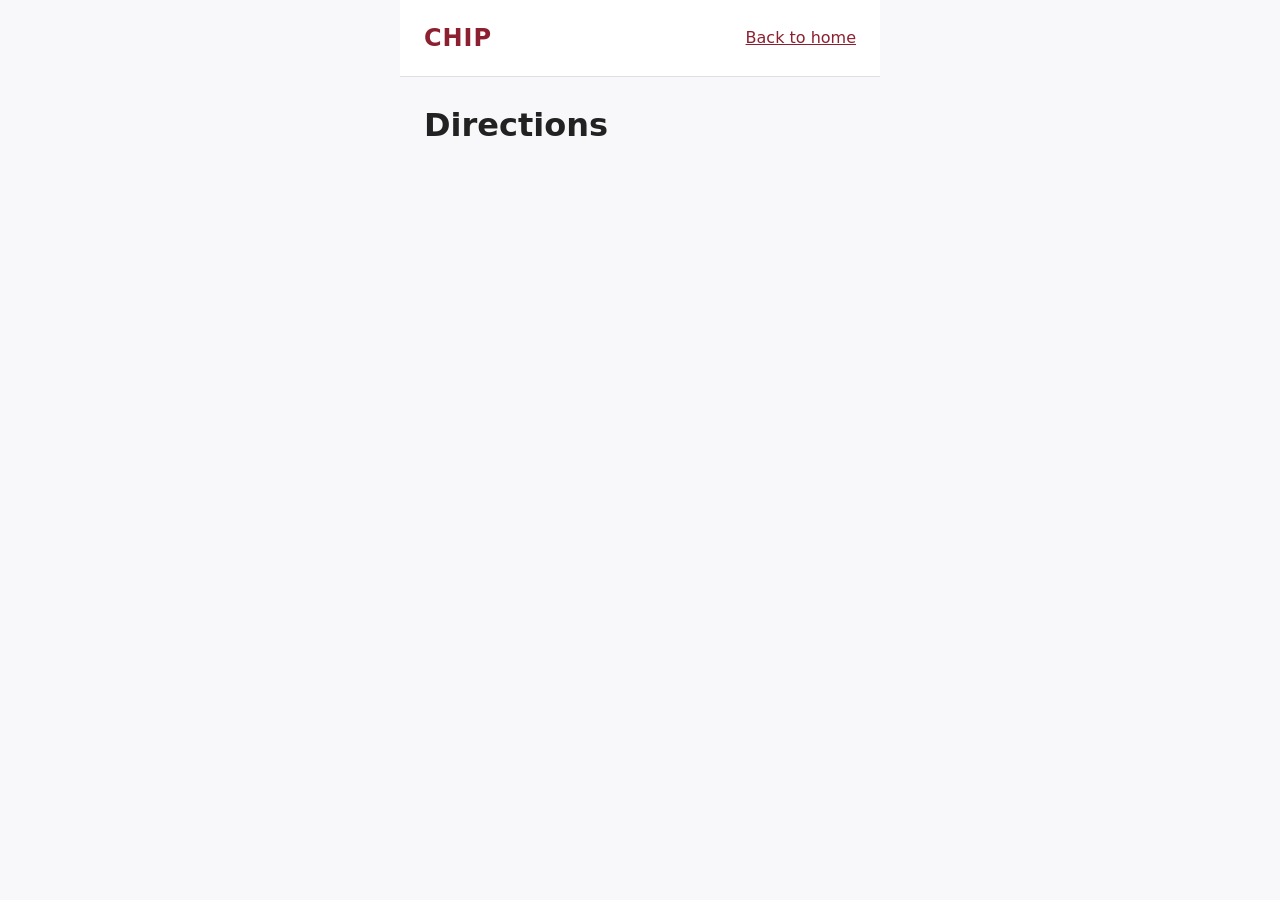
==== CHIP_main/directions/index.html @ 2d524653 "Adding feature folders" ====
<!DOCTYPE html>
<html lang="en">
<head>
<meta charset="UTF-8">
<meta name="viewport" content="width=device-width, initial-scale=1">
<title>CHIP | Directions</title>
<link rel="stylesheet" href="../styles.css">
<link rel="stylesheet" href="style.css">
<script src="../shared.js" defer></script>
<script src="script.js" defer></script>
</head>
<body><div class="app-shell"><header class="app-header"><a class="brand" href="../index.html">CHIP</a><a href="../index.html">Back to home</a></header><main class="page-content"><h1>Directions</h1><!-- Feature content goes here --></main></div></body>
</html>
---- CHIP_main/styles.css ----
/* CHIP shared design system — import on every page. */
:root {
  --primary-color: #8c2030;
  --primary-hover: #701827;
  --background-color: #f8f8fa;
  --card-color: #fff;
  --text-color: #222222;
  --secondary-text: #62636b;
  --border-color: #dedee4;
  --accent-color: #f2e0e3;
  --border-radius: 16px;
  --font-family: system-ui, -apple-system, BlinkMacSystemFont, "Segoe UI", sans-serif;
  --page-width: 480px;
}
* { box-sizing: border-box; }
body { margin: 0; background: var(--background-color); color: var(--text-color); font-family: var(--font-family); line-height: 1.5; }
h1,h2,h3,p { margin: 0 0 12px; }
a { color: var(--primary-color); }
button,input,select,textarea { font: inherit; }
button { cursor: pointer; }
:focus-visible { outline: 3px solid var(--primary-color); outline-offset: 3px; }
.app-shell { max-width: var(--page-width); min-height: 100vh; margin: auto; background: var(--background-color); }
.app-header { display: flex; align-items: center; justify-content: space-between; padding: 20px 24px; background: var(--card-color); border-bottom: 1px solid var(--border-color); }
.brand { font-size: 24px; font-weight: 800; color: var(--primary-color); text-decoration: none; letter-spacing: .04em; }
.page-content { padding: 24px; }
.card { background: var(--card-color); border: 1px solid var(--border-color); border-radius: var(--border-radius); padding: 20px; }
.muted { color: var(--secondary-text); }
.btn { display: inline-flex; align-items: center; justify-content: center; min-height: 48px; padding: 12px 20px; border: 1px solid transparent; border-radius: 12px; font-weight: 650; text-decoration: none; }
.btn-primary { background: var(--primary-color); color: white; }
.btn-primary:hover { background: var(--primary-hover); }
.btn-secondary { background: white; color: var(--primary-color); border-color: var(--border-color); }
.btn-block { width: 100%; }
.field { display: grid; gap: 8px; margin-bottom: 20px; }
.field label { font-weight: 650; }
.field input,.field select,.field textarea { width: 100%; padding: 12px; min-height: 48px; border: 1px solid var(--border-color); border-radius: 10px; background: white; color: var(--text-color); }
.error { color: var(--primary-color); font-size: .875rem; }
.feature-grid { display: grid; grid-template-columns: repeat(2,minmax(0,1fr)); gap: 12px; }
.feature-card { display: block; text-decoration: none; color: var(--text-color); }
.feature-card:hover { border-color: var(--primary-color); }
.bottom-nav { display: flex; flex-wrap: wrap; justify-content: space-around; gap: 8px; padding: 16px; background: white; border-top: 1px solid var(--border-color); }
.bottom-nav a { font-size: .8rem; text-decoration: none; }
---- CHIP_main/directions/style.css ----
/* Feature-specific styles go here. */
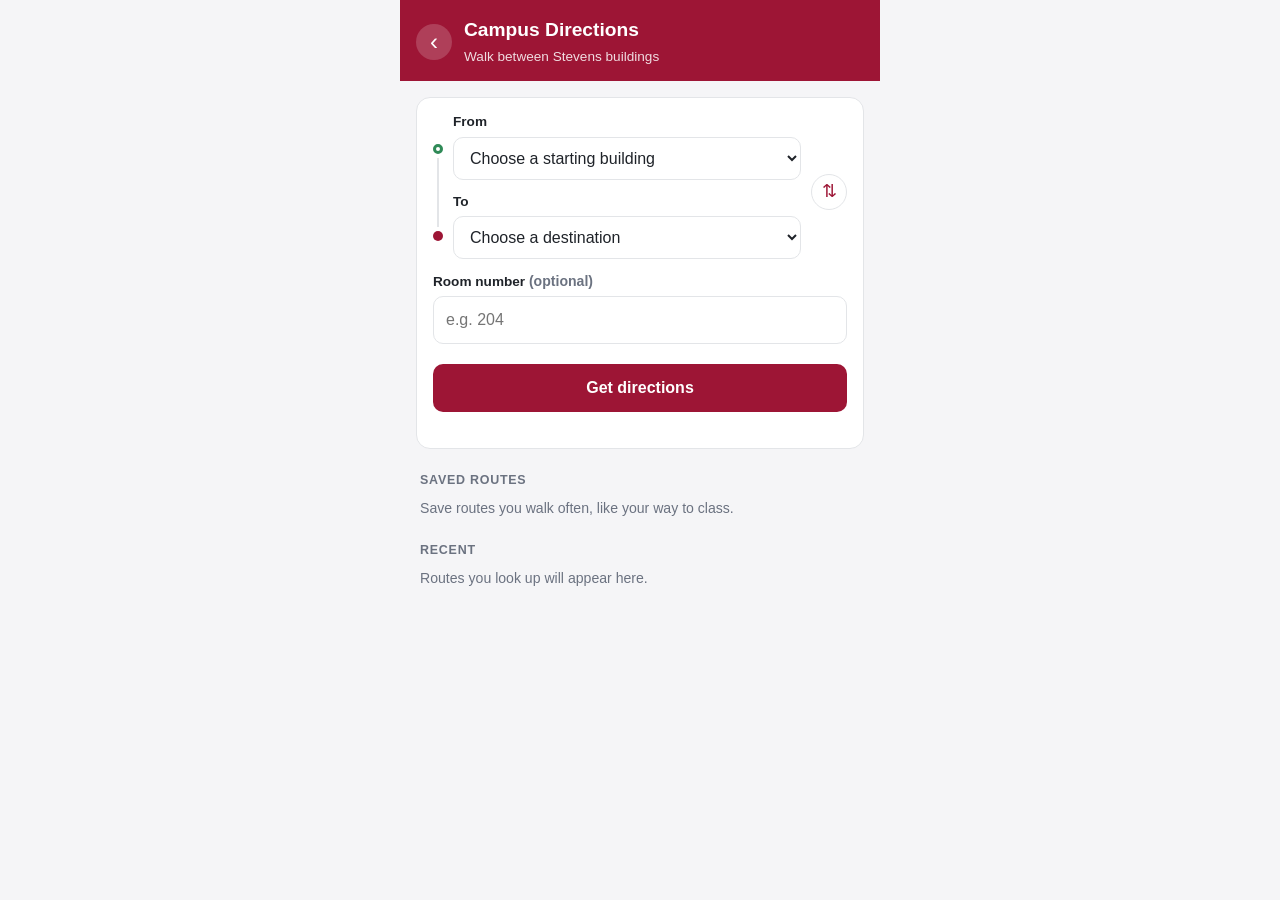
==== commit df9fcb79: "Add campus directions page" ====
--- a/CHIP_main/directions/index.html
+++ b/CHIP_main/directions/index.html
@@ -1,13 +1,94 @@
 <!DOCTYPE html>
 <html lang="en">
 <head>
-<meta charset="UTF-8">
-<meta name="viewport" content="width=device-width, initial-scale=1">
-<title>CHIP | Directions</title>
-<link rel="stylesheet" href="../styles.css">
-<link rel="stylesheet" href="style.css">
-<script src="../shared.js" defer></script>
-<script src="script.js" defer></script>
+  <meta charset="UTF-8">
+  <meta name="viewport" content="width=device-width, initial-scale=1">
+  <title>Campus Directions · CHIP</title>
+  <link rel="stylesheet" href="../styles.css">
+  <link rel="stylesheet" href="style.css">
 </head>
-<body><div class="app-shell"><header class="app-header"><a class="brand" href="../index.html">CHIP</a><a href="../index.html">Back to home</a></header><main class="page-content"><h1>Directions</h1><!-- Feature content goes here --></main></div></body>
-</html>+<body class="dir-page">
+
+  <header class="dir-header">
+    <button class="dir-back" id="backBtn" aria-label="Back">‹</button>
+    <div>
+      <h1 id="headerTitle">Campus Directions</h1>
+      <p id="headerSub">Walk between Stevens buildings</p>
+    </div>
+  </header>
+
+  <main class="dir-main">
+
+    <!-- SCREEN 1: choose buildings -->
+    <section id="screen-start" class="screen active">
+      <div class="dir-card">
+        <div class="fromto-row">
+          <div class="fromto-dots"><span class="dot dot-start"></span><span class="fromto-line"></span><span class="dot dot-end"></span></div>
+          <div class="fromto-fields">
+            <label for="fromSelect" class="dir-label">From</label>
+            <select id="fromSelect" class="dir-input"></select>
+            <label for="toSelect" class="dir-label">To</label>
+            <select id="toSelect" class="dir-input"></select>
+          </div>
+          <button class="swap-btn" id="swapBtn" aria-label="Swap start and destination">⇅</button>
+        </div>
+        <label for="roomInput" class="dir-label">Room number <span class="muted">(optional)</span></label>
+        <input id="roomInput" class="dir-input" type="text" inputmode="numeric" placeholder="e.g. 204">
+        <button class="dir-btn block" id="goBtn">Get directions</button>
+        <p class="dir-error" id="formError" role="alert"></p>
+      </div>
+
+      <h2 class="dir-section">Saved routes</h2>
+      <div id="savedList"></div>
+
+      <h2 class="dir-section">Recent</h2>
+      <div id="recentList"></div>
+    </section>
+
+    <!-- SCREEN 2: route detail -->
+    <section id="screen-detail" class="screen">
+      <div class="dir-card summary" id="summary"></div>
+      <div class="dir-card map-card">
+        <svg id="map" viewBox="0 0 320 300" role="img" aria-label="Campus map with walking route"></svg>
+        <p class="map-caption">Simplified campus map · north is up</p>
+      </div>
+      <h2 class="dir-section">Step by step</h2>
+      <ol class="timeline" id="steps"></ol>
+      <div class="dir-actions">
+        <button class="dir-btn secondary" id="saveBtn">☆ Save route</button>
+        <button class="dir-btn" id="startBtn">Start walking</button>
+      </div>
+    </section>
+
+    <!-- SCREEN 3: walking, one step at a time -->
+    <section id="screen-trip" class="screen">
+      <div class="trip-progress"><div class="trip-bar" id="tripBar"></div></div>
+      <p class="muted center" id="tripCount"></p>
+      <div class="dir-card trip-card">
+        <div class="trip-icon" id="tripIcon"></div>
+        <p class="trip-text" id="tripText"></p>
+        <p class="muted" id="tripMeta"></p>
+      </div>
+      <div class="dir-actions">
+        <button class="dir-btn secondary" id="prevBtn">Previous</button>
+        <button class="dir-btn" id="nextBtn">Next step</button>
+      </div>
+      <button class="dir-link" id="endBtn">End walk</button>
+    </section>
+
+    <!-- SCREEN 4: arrived -->
+    <section id="screen-arrived" class="screen">
+      <div class="dir-card center arrived">
+        <div class="arrived-icon">✓</div>
+        <h3 id="arrivedTitle"></h3>
+        <p class="muted" id="arrivedText"></p>
+        <a class="dir-btn block" href="../schedule/index.html">View my schedule</a>
+        <button class="dir-link" id="doneBtn">Back to directions</button>
+      </div>
+    </section>
+  </main>
+
+  <div class="dir-toast" id="toast" role="status"></div>
+  <script src="script.js"></script>
+</body>
+</html>
--- a/CHIP_main/directions/style.css
+++ b/CHIP_main/directions/style.css
@@ -1 +1,170 @@
-/* Feature-specific styles go here. */
+/* Campus Directions styles. Uses shared variables from ../styles.css when
+   they exist; the fallbacks keep the page usable on its own. */
+
+.dir-page {
+  --d-primary: var(--primary, #9d1535);      /* Stevens red */
+  --d-primary-light: var(--primary-light, #f8e8ec);
+  --d-text: var(--text, #1f2329);
+  --d-muted: var(--muted, #6b7280);
+  --d-bg: var(--bg, #f5f5f7);
+  --d-card: var(--card, #ffffff);
+  --d-border: var(--border, #e3e5e8);
+  --d-green: #2f8a57;
+  margin: 0 auto;
+  max-width: 480px;
+  min-height: 100vh;
+  background: var(--d-bg);
+  color: var(--d-text);
+  font-family: var(--font, -apple-system, BlinkMacSystemFont, "Segoe UI", Roboto, sans-serif);
+}
+.dir-page * { box-sizing: border-box; }
+
+/* Header */
+.dir-header {
+  position: sticky; top: 0; z-index: 5;
+  display: flex; align-items: center; gap: 12px;
+  padding: 16px 16px 14px;
+  background: var(--d-primary); color: #fff;
+}
+.dir-header h1 { margin: 0; font-size: 1.2rem; }
+.dir-header p { margin: 2px 0 0; font-size: .85rem; opacity: .85; }
+.dir-back {
+  width: 36px; height: 36px; flex: none;
+  border: none; border-radius: 50%;
+  background: rgba(255,255,255,.18); color: #fff;
+  font-size: 1.5rem; line-height: 1; cursor: pointer;
+}
+
+.dir-main { padding: 16px 16px 40px; }
+.screen { display: none; }
+.screen.active { display: block; animation: fade .2s ease; }
+@keyframes fade { from { opacity: 0; transform: translateY(6px); } to { opacity: 1; transform: none; } }
+
+/* Cards & text */
+.dir-card {
+  display: block; width: 100%;
+  background: var(--d-card);
+  border: 1px solid var(--d-border);
+  border-radius: 14px;
+  padding: 14px 16px; margin-bottom: 12px;
+  text-align: left; font: inherit; color: inherit;
+}
+.dir-section { margin: 22px 4px 8px; font-size: .78rem; text-transform: uppercase; letter-spacing: .06em; color: var(--d-muted); }
+.muted { color: var(--d-muted); font-size: .88rem; }
+.small { font-size: .82rem; margin: 8px 0 0; }
+.center { text-align: center; }
+.empty { margin: 0 4px; }
+
+/* Form */
+.dir-label { display: block; font-size: .85rem; font-weight: 600; margin-bottom: 4px; }
+.dir-input {
+  width: 100%; padding: 11px 12px; margin-bottom: 12px;
+  border: 1px solid var(--d-border); border-radius: 10px;
+  font: inherit; background: #fff; color: inherit;
+}
+.dir-input:focus { outline: 2px solid var(--d-primary); outline-offset: 1px; }
+.dir-error { color: #c0392b; font-size: .88rem; margin: 8px 0 0; min-height: 1em; }
+
+.fromto-row { display: flex; gap: 10px; align-items: stretch; }
+.fromto-dots { display: flex; flex-direction: column; align-items: center; padding: 32px 0 30px; }
+.fromto-line { flex: 1; width: 2px; background: var(--d-border); margin: 4px 0; }
+.fromto-fields { flex: 1; min-width: 0; }
+.swap-btn {
+  align-self: center; width: 36px; height: 36px; flex: none;
+  border: 1px solid var(--d-border); border-radius: 50%;
+  background: #fff; font-size: 1.1rem; cursor: pointer; color: var(--d-primary);
+}
+.dot { display: inline-block; width: 10px; height: 10px; border-radius: 50%; flex: none; }
+.dot-start { background: #fff; border: 3px solid var(--d-green); }
+.dot-end { background: var(--d-primary); }
+
+/* Buttons */
+.dir-btn {
+  display: inline-block; padding: 12px 16px;
+  border: none; border-radius: 10px; cursor: pointer;
+  background: var(--d-primary); color: #fff;
+  font: inherit; font-weight: 600; text-align: center; text-decoration: none;
+}
+.dir-btn.secondary { background: var(--d-primary-light); color: var(--d-primary); }
+.dir-btn.block { display: block; width: 100%; margin-top: 8px; }
+.dir-btn:disabled { opacity: .4; cursor: default; }
+.dir-btn:active:not(:disabled) { transform: scale(.98); }
+.dir-actions { display: grid; grid-template-columns: 1fr 1fr; gap: 10px; margin-top: 8px; }
+.dir-link {
+  display: block; margin: 14px auto 0; padding: 6px;
+  background: none; border: none; cursor: pointer;
+  color: var(--d-primary); font: inherit; font-weight: 600;
+}
+
+/* Saved / recent rows */
+.mini { display: flex; align-items: center; gap: 10px; padding: 12px 14px; cursor: pointer; }
+.mini-main { flex: 1; display: flex; align-items: center; gap: 12px; background: none; border: none; padding: 0; font: inherit; color: inherit; text-align: left; cursor: pointer; }
+.dir-card.mini-main { padding: 12px 14px; border: 1px solid var(--d-border); background: var(--d-card); }
+.mini-icon {
+  width: 34px; height: 34px; flex: none; border-radius: 50%;
+  display: grid; place-items: center;
+  background: var(--d-primary-light); color: var(--d-primary);
+}
+.mini-x { background: none; border: none; color: var(--d-muted); cursor: pointer; font-size: 1rem; padding: 6px; }
+
+/* Summary */
+.summary-top { display: flex; align-items: baseline; gap: 10px; margin-bottom: 10px; }
+.summary-mins { font-size: 1.6rem; font-weight: 700; color: var(--d-primary); }
+.summary-route { display: flex; align-items: center; gap: 10px; margin: 4px 0; }
+
+/* Map */
+.map-card { padding: 8px; }
+#map { display: block; width: 100%; height: auto; }
+.map-bg { fill: #eef2ea; stroke: #d6ddd0; }
+.map-hill { fill: #dfe8d6; }
+.map-street { font-size: 9px; fill: #8a9283; letter-spacing: .05em; }
+.map-route { fill: none; stroke: var(--d-primary); stroke-width: 4; stroke-linecap: round; stroke-linejoin: round; stroke-dasharray: 2 7; }
+.map-bldg rect { fill: #c9ccd1; }
+.map-bldg text { font-size: 9px; fill: #555; }
+.map-bldg.start rect { fill: var(--d-green); }
+.map-bldg.end rect { fill: var(--d-primary); }
+.map-bldg.start text, .map-bldg.end text { font-weight: 700; fill: var(--d-text); }
+.map-caption { margin: 4px 6px 2px; font-size: .75rem; color: var(--d-muted); text-align: center; }
+
+/* Timeline */
+.timeline { list-style: none; margin: 0; padding: 0; }
+.timeline li {
+  position: relative; display: flex; gap: 12px; align-items: flex-start;
+  background: var(--d-card); border: 1px solid var(--d-border);
+  border-radius: 14px; padding: 12px 14px; margin-bottom: 8px; line-height: 1.4;
+}
+.tl-icon {
+  width: 32px; height: 32px; flex: none; border-radius: 50%;
+  display: grid; place-items: center;
+  background: var(--d-primary-light); color: var(--d-primary); font-weight: 700;
+}
+
+/* Trip */
+.trip-progress { height: 6px; background: var(--d-border); border-radius: 99px; overflow: hidden; margin: 4px 0 10px; }
+.trip-bar { height: 100%; background: var(--d-primary); transition: width .3s ease; }
+.trip-card { text-align: center; padding: 30px 20px; }
+.trip-icon {
+  width: 64px; height: 64px; margin: 0 auto 14px; border-radius: 50%;
+  display: grid; place-items: center; font-size: 1.8rem;
+  background: var(--d-primary-light); color: var(--d-primary);
+}
+.trip-text { font-size: 1.1rem; line-height: 1.45; margin: 0 0 8px; }
+
+/* Arrived */
+.arrived { padding: 30px 20px; }
+.arrived-icon {
+  width: 64px; height: 64px; margin: 0 auto 12px; border-radius: 50%;
+  display: grid; place-items: center; font-size: 2rem;
+  background: var(--d-green); color: #fff;
+}
+.arrived h3 { margin: 0 0 6px; }
+
+/* Toast */
+.dir-toast {
+  position: fixed; left: 50%; bottom: 30px; z-index: 20;
+  transform: translateX(-50%) translateY(20px);
+  background: var(--d-text); color: #fff;
+  padding: 10px 18px; border-radius: 99px; font-size: .9rem;
+  opacity: 0; pointer-events: none; transition: .25s;
+}
+.dir-toast.show { opacity: 1; transform: translateX(-50%) translateY(0); }
